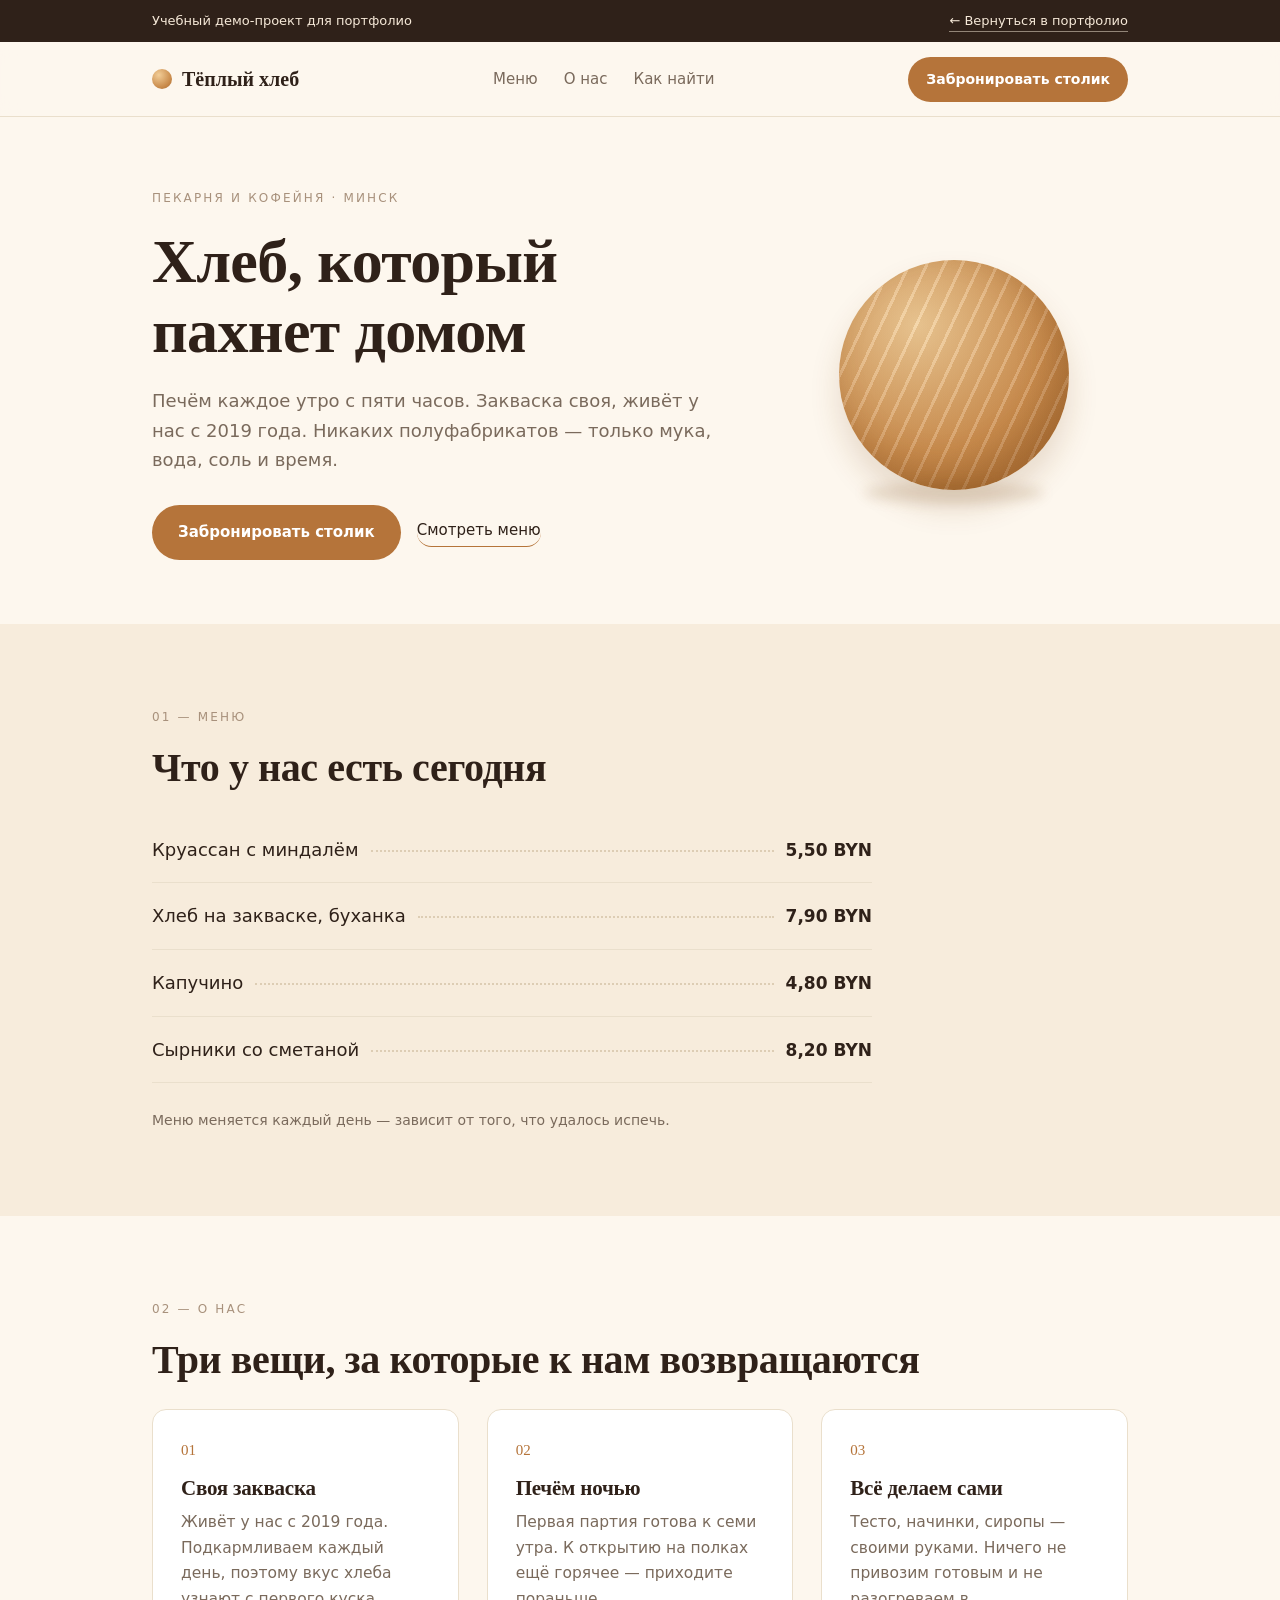
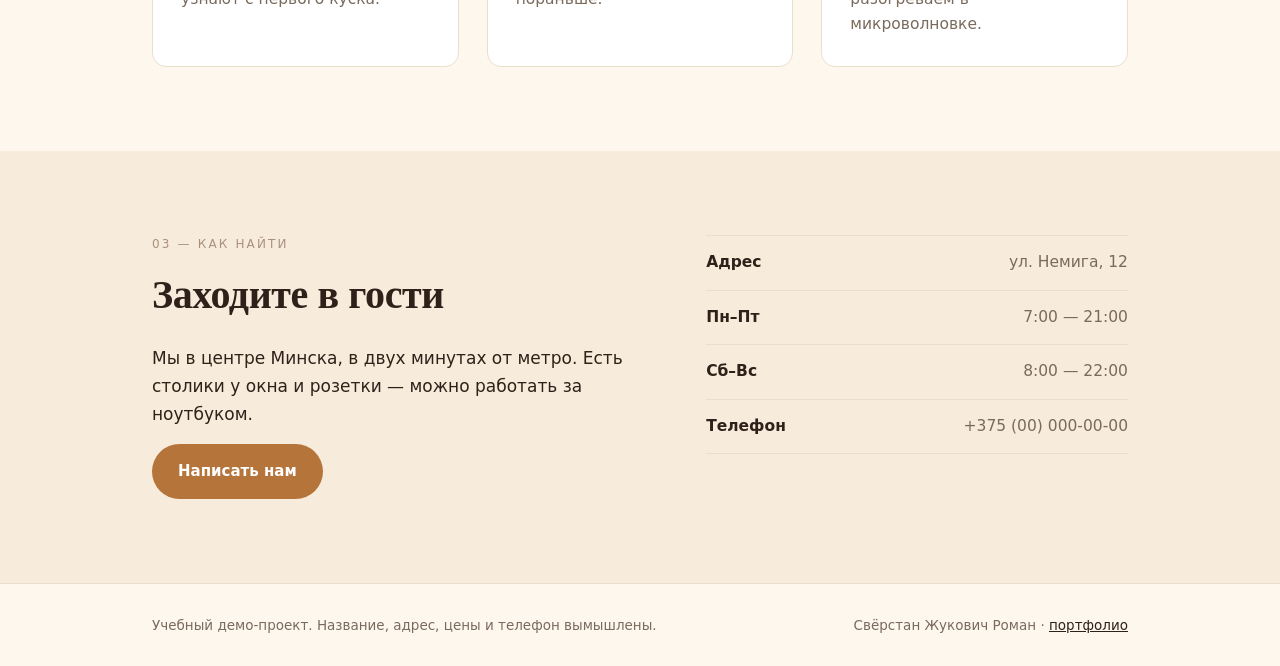
==== demo/cafe/index.html @ ef7c9866 "Первый коммит: сайт-визитка и демо-проект пекарни" ====
<!DOCTYPE html>
<html lang="ru">
<head>
<meta charset="utf-8">
<meta name="viewport" content="width=device-width, initial-scale=1">
<title>Пекарня «Тёплый хлеб» — демо-проект</title>
<meta name="description" content="Учебный демо-проект: одностраничный сайт пекарни и кофейни, свёрстан на HTML и CSS.">
<link rel="stylesheet" href="style.css">
</head>
<body>

<!-- Полоска-напоминание: это демо, а не реальная пекарня -->
<div class="demo-strip">
  <div class="container demo-strip-inner">
    <span>Учебный демо-проект для портфолио</span>
    <a href="../../index.html">← Вернуться в портфолио</a>
  </div>
</div>

<!-- ================= ШАПКА ================= -->
<header class="site-header">
  <div class="container header-inner">
    <a class="logo" href="index.html">
      <span class="logo-mark" aria-hidden="true"></span>
      Тёплый хлеб
    </a>

    <nav class="nav">
      <a href="#menu">Меню</a>
      <a href="#about">О нас</a>
      <a href="#visit">Как найти</a>
    </nav>

    <a class="btn btn-primary btn-small" href="#visit">Забронировать столик</a>
  </div>
</header>

<main>

  <!-- ================= ГЛАВНЫЙ ЭКРАН ================= -->
  <section class="hero">
    <div class="container hero-inner">
      <div>
        <p class="eyebrow">Пекарня и кофейня · Минск</p>
        <h1>Хлеб, который пахнет домом</h1>
        <p class="lead">
          Печём каждое утро с пяти часов. Закваска своя, живёт у нас с 2019 года.
          Никаких полуфабрикатов — только мука, вода, соль и время.
        </p>

        <div class="row">
          <a class="btn btn-primary" href="#visit">Забронировать столик</a>
          <a class="btn btn-ghost" href="#menu">Смотреть меню</a>
        </div>
      </div>

      <!-- «Буханка» нарисована только стилями, без картинок -->
      <div class="loaf-art" aria-hidden="true">
        <span class="loaf"></span>
        <span class="loaf-shadow"></span>
      </div>
    </div>
  </section>

  <!-- ================= МЕНЮ ================= -->
  <section id="menu" class="section section-warm">
    <div class="container">
      <p class="eyebrow">01 — Меню</p>
      <h2>Что у нас есть сегодня</h2>

      <ul class="menu-list">
        <li>
          <span class="menu-name">Круассан с миндалём</span>
          <span class="menu-dots" aria-hidden="true"></span>
          <span class="menu-price">5,50 BYN</span>
        </li>
        <li>
          <span class="menu-name">Хлеб на закваске, буханка</span>
          <span class="menu-dots" aria-hidden="true"></span>
          <span class="menu-price">7,90 BYN</span>
        </li>
        <li>
          <span class="menu-name">Капучино</span>
          <span class="menu-dots" aria-hidden="true"></span>
          <span class="menu-price">4,80 BYN</span>
        </li>
        <li>
          <span class="menu-name">Сырники со сметаной</span>
          <span class="menu-dots" aria-hidden="true"></span>
          <span class="menu-price">8,20 BYN</span>
        </li>
      </ul>

      <p class="note">Меню меняется каждый день — зависит от того, что удалось испечь.</p>
    </div>
  </section>

  <!-- ================= О НАС ================= -->
  <section id="about" class="section">
    <div class="container">
      <p class="eyebrow">02 — О нас</p>
      <h2>Три вещи, за которые к нам возвращаются</h2>

      <div class="features">
        <article class="feature">
          <span class="feature-num">01</span>
          <h3>Своя закваска</h3>
          <p>Живёт у нас с 2019 года. Подкармливаем каждый день, поэтому вкус хлеба узнают с первого куска.</p>
        </article>

        <article class="feature">
          <span class="feature-num">02</span>
          <h3>Печём ночью</h3>
          <p>Первая партия готова к семи утра. К открытию на полках ещё горячее — приходите пораньше.</p>
        </article>

        <article class="feature">
          <span class="feature-num">03</span>
          <h3>Всё делаем сами</h3>
          <p>Тесто, начинки, сиропы — своими руками. Ничего не привозим готовым и не разогреваем в микроволновке.</p>
        </article>
      </div>
    </div>
  </section>

  <!-- ================= КАК НАЙТИ ================= -->
  <section id="visit" class="section section-warm">
    <div class="container two-col">
      <div>
        <p class="eyebrow">03 — Как найти</p>
        <h2>Заходите в гости</h2>
        <p>
          Мы в центре Минска, в двух минутах от метро. Есть столики у окна и розетки —
          можно работать за ноутбуком.
        </p>
        <div class="row">
          <a class="btn btn-primary" href="https://t.me/Zhukovich_R" target="_blank" rel="noopener">Написать нам</a>
        </div>
      </div>

      <ul class="facts">
        <li><b>Адрес</b><span>ул. Немига, 12</span></li>
        <li><b>Пн–Пт</b><span>7:00 — 21:00</span></li>
        <li><b>Сб–Вс</b><span>8:00 — 22:00</span></li>
        <li><b>Телефон</b><span>+375 (00) 000-00-00</span></li>
      </ul>
    </div>
  </section>

</main>

<!-- ================= ПОДВАЛ ================= -->
<footer class="site-footer">
  <div class="container footer-inner">
    <p>Учебный демо-проект. Название, адрес, цены и телефон вымышлены.</p>
    <p>Свёрстан Жукович Роман · <a href="../../index.html">портфолио</a></p>
  </div>
</footer>

</body>
</html>
---- demo/cafe/style.css ----
/* ============================================================
   Демо-проект: лендинг пекарни «Тёплый хлеб».
   Стиль тёплый и «уютный» — специально другой, чем у портфолио:
   сливочный фон, округлые кнопки, заголовки с засечками.
   Никаких картинок: всё нарисовано стилями.
   ============================================================ */

:root {
  --cream: #fdf7ee;      /* основной фон */
  --warm: #f7ecdc;       /* фон тёплых секций */
  --coffee: #2f2119;     /* текст */
  --muted: #7a6a5c;      /* второстепенный текст */
  --crust: #b5743a;      /* акцент — цвет корочки */
  --line: #eadfcc;       /* линии */
  --container: 1040px;
  --pad: 32px;
}

* { box-sizing: border-box; }

html { scroll-behavior: smooth; }

body {
  margin: 0;
  background: var(--cream);
  color: var(--coffee);
  font-family: ui-sans-serif, system-ui, "Segoe UI", Roboto, Arial, sans-serif;
  font-size: 17px;
  line-height: 1.65;
  -webkit-font-smoothing: antialiased;
}

/* Заголовки с засечками — «пекарный» характер */
h1, h2, h3 {
  font-family: Georgia, "Times New Roman", serif;
  font-weight: 600;
  letter-spacing: -.01em;
  line-height: 1.12;
  margin: 0;
}

h1 { font-size: clamp(36px, 5.4vw, 62px); }
h2 { font-size: clamp(26px, 3.4vw, 40px); margin-bottom: 26px; }
h3 { font-size: 21px; margin-bottom: 10px; }

p { margin: 0 0 16px; }
p:last-child { margin-bottom: 0; }
a { color: inherit; }

a:focus-visible, button:focus-visible {
  outline: 2px solid var(--crust);
  outline-offset: 3px;
  border-radius: 3px;
}

.container { max-width: var(--container); margin: 0 auto; padding: 0 var(--pad); }
.section { padding: 84px 0; }
.section-warm { background: var(--warm); }

/* --- Полоска «это демо» --- */
.demo-strip {
  background: var(--coffee);
  color: #f6e9d8;
  font-size: 13px;
}

.demo-strip-inner {
  display: flex;
  flex-wrap: wrap;
  gap: 10px;
  justify-content: space-between;
  padding-top: 10px;
  padding-bottom: 10px;
}

.demo-strip a { color: #f6e9d8; text-decoration: none; border-bottom: 1px solid rgba(246, 233, 216, .5); }

/* --- Шапка --- */
.site-header {
  position: sticky;
  top: 0;
  z-index: 10;
  background: rgba(253, 247, 238, .9);
  backdrop-filter: blur(10px);
  border-bottom: 1px solid var(--line);
}

.header-inner {
  display: flex;
  align-items: center;
  justify-content: space-between;
  gap: 24px;
  min-height: 74px;
}

.logo {
  display: inline-flex;
  align-items: center;
  gap: 10px;
  font-family: Georgia, "Times New Roman", serif;
  font-size: 20px;
  font-weight: 600;
  text-decoration: none;
  white-space: nowrap;
}

/* Кружок-«булочка» вместо логотипа */
.logo-mark {
  width: 20px;
  height: 20px;
  border-radius: 50%;
  background: radial-gradient(circle at 34% 30%, #f2cd97, #c98b4b 65%, #a9692f);
}

.nav { display: flex; gap: 26px; font-size: 15px; }

.nav a {
  text-decoration: none;
  color: var(--muted);
  transition: color .15s;
}

.nav a:hover { color: var(--coffee); }

/* --- Кнопки --- */
.btn {
  display: inline-block;
  text-decoration: none;
  font-size: 15px;
  font-weight: 600;
  border-radius: 999px;         /* мягкие, в отличие от портфолио */
  transition: transform .15s, opacity .15s;
}

.btn-primary { background: var(--crust); color: #fff; padding: 15px 26px; }
.btn-primary:hover { opacity: .9; transform: translateY(-1px); }

.btn-ghost { color: var(--coffee); border-bottom: 1px solid var(--crust); padding-bottom: 3px; font-weight: 500; }

.btn-small { padding: 11px 18px; font-size: 14px; }

.row { display: flex; flex-wrap: wrap; gap: 16px; align-items: center; }

.eyebrow {
  font-size: 12px;
  letter-spacing: .18em;
  text-transform: uppercase;
  color: #a8917c;
  margin-bottom: 18px;
}

.lead { font-size: 18px; color: var(--muted); max-width: 50ch; }
.note { margin-top: 26px; font-size: 14px; color: var(--muted); }

/* --- Главный экран --- */
.hero { padding: 72px 0 64px; }

.hero-inner {
  display: grid;
  grid-template-columns: minmax(0, 1.25fr) minmax(0, .75fr);
  gap: 48px;
  align-items: center;
}

.hero h1 { margin-bottom: 20px; }
.hero .lead { margin-bottom: 30px; }

/* «Буханка»: круг с надрезами и тень под ним */
.loaf-art { position: relative; display: flex; justify-content: center; }

.loaf {
  width: 230px;
  height: 230px;
  border-radius: 50%;
  background:
    repeating-linear-gradient(115deg, rgba(255, 255, 255, .16) 0 3px, rgba(120, 70, 20, .10) 3px 16px),
    radial-gradient(circle at 34% 28%, #f3d09c, #cf9152 58%, #a9692f 100%);
  box-shadow: inset -14px -18px 34px rgba(120, 70, 20, .28), 0 18px 30px rgba(120, 70, 20, .16);
}

.loaf-shadow {
  position: absolute;
  bottom: -14px;
  width: 180px;
  height: 22px;
  border-radius: 50%;
  background: rgba(120, 70, 20, .14);
  filter: blur(6px);
}

/* --- Меню --- */
.menu-list { list-style: none; margin: 0; padding: 0; max-width: 720px; }

.menu-list li {
  display: flex;
  align-items: baseline;
  gap: 12px;
  padding: 18px 0;
  border-bottom: 1px solid var(--line);
}

.menu-name { font-size: 18px; }

/* Пунктирная линия между названием и ценой */
.menu-dots {
  flex: 1;
  border-bottom: 2px dotted #ddcdb4;
  transform: translateY(-4px);
}

.menu-price { font-weight: 600; white-space: nowrap; }

/* --- Три преимущества --- */
.features {
  display: grid;
  grid-template-columns: repeat(3, minmax(0, 1fr));
  gap: 28px;
}

.feature {
  background: #fff;
  border: 1px solid var(--line);
  border-radius: 14px;
  padding: 28px;
}

.feature-num {
  display: block;
  font-family: Georgia, serif;
  font-size: 15px;
  color: var(--crust);
  margin-bottom: 14px;
}

.feature p { color: var(--muted); font-size: 15.5px; }

/* --- Список фактов (адрес, часы) --- */
.two-col {
  display: grid;
  grid-template-columns: minmax(0, 1.2fr) minmax(0, 1fr);
  gap: 48px;
  align-items: start;
}

.facts { list-style: none; margin: 0; padding: 0; }

.facts li {
  display: flex;
  justify-content: space-between;
  gap: 18px;
  padding: 14px 0;
  border-top: 1px solid var(--line);
  font-size: 15.5px;
}

.facts li:last-child { border-bottom: 1px solid var(--line); }
.facts b { font-weight: 600; }
.facts span { color: var(--muted); text-align: right; }

/* --- Подвал --- */
.site-footer {
  border-top: 1px solid var(--line);
  padding: 30px 0;
  font-size: 13.5px;
  color: var(--muted);
}

.footer-inner {
  display: flex;
  flex-wrap: wrap;
  gap: 12px;
  justify-content: space-between;
}

.footer-inner p { margin: 0; }
.footer-inner a { color: var(--coffee); }

/* ============================================================
   Адаптив
   ============================================================ */
@media (max-width: 900px) {
  .nav { display: none; }
  .hero-inner { grid-template-columns: 1fr; }
  .loaf-art { order: -1; margin-bottom: 12px; }
  .features { grid-template-columns: 1fr; }
  .two-col { grid-template-columns: 1fr; gap: 32px; }
}

@media (max-width: 620px) {
  :root { --pad: 20px; }
  body { font-size: 16px; }
  .section { padding: 56px 0; }
  .hero { padding: 48px 0 40px; }
  .facts li { display: block; }
  .facts span { display: block; text-align: left; margin-top: 4px; }
  .loaf { width: 180px; height: 180px; }
}
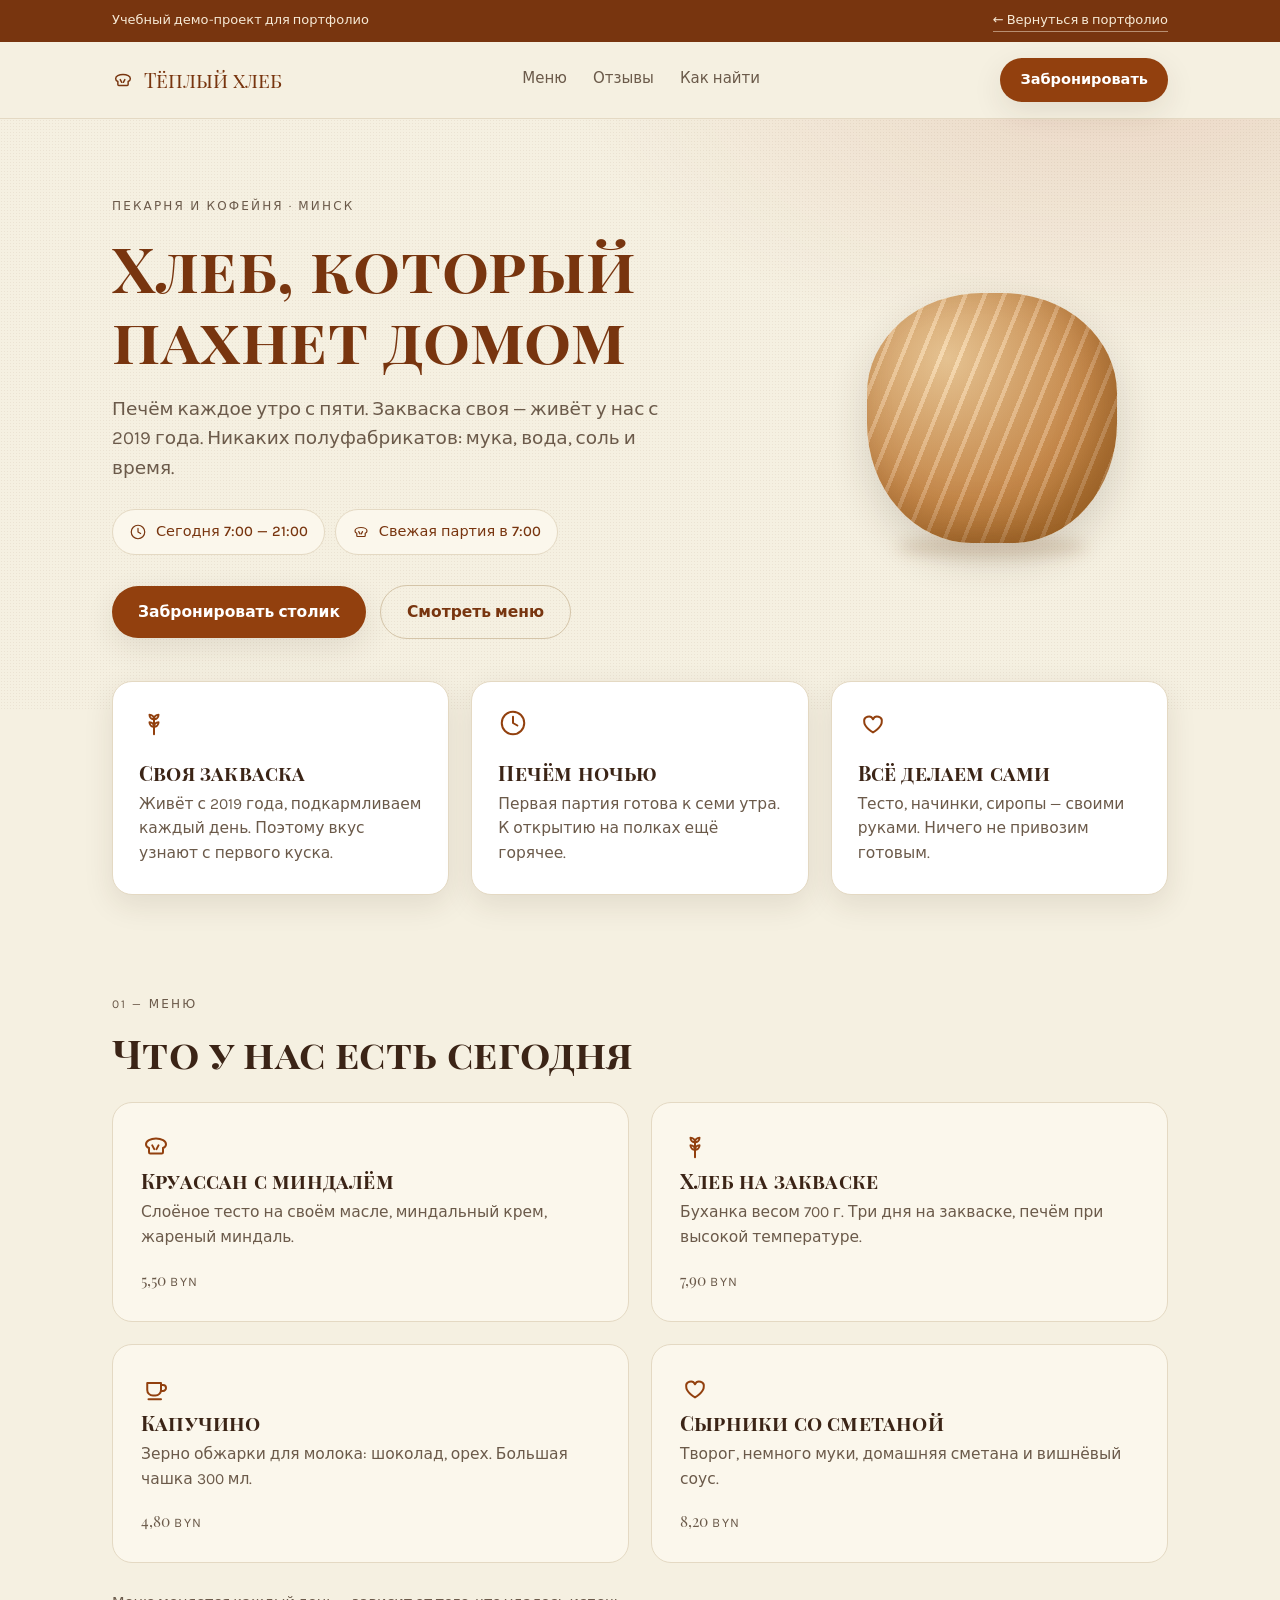
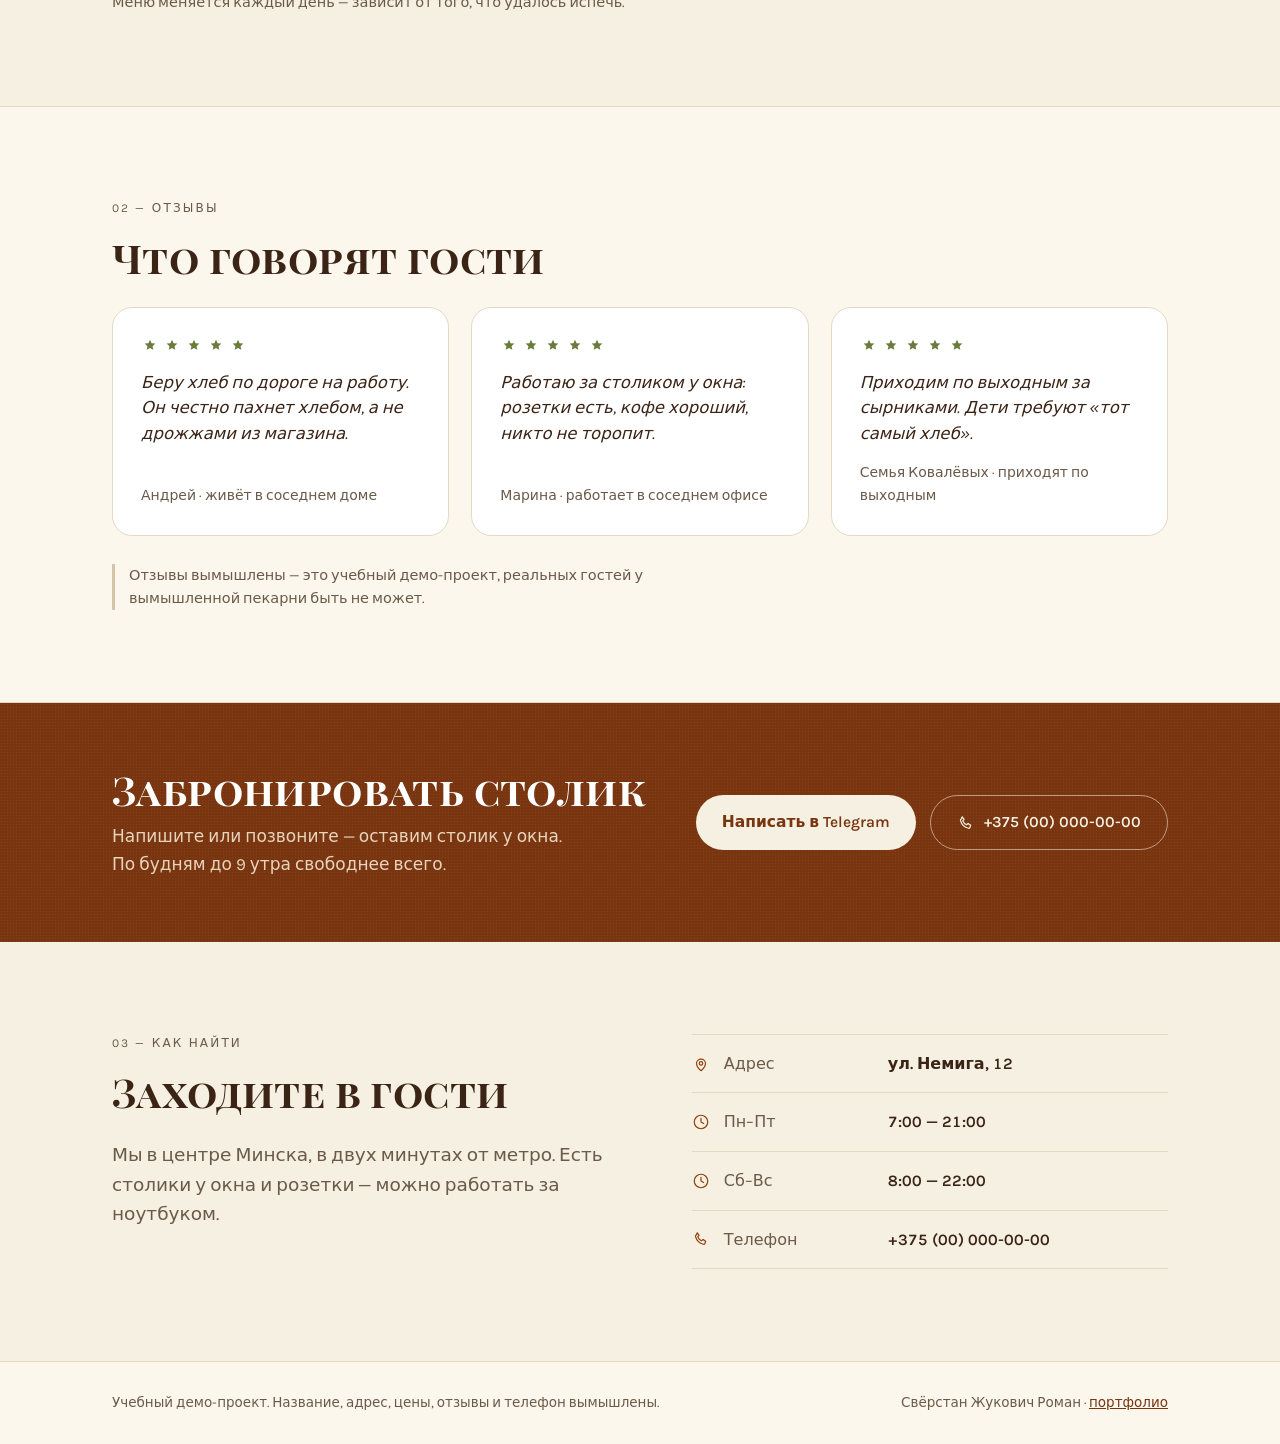
==== commit cb0f30da: "Пекарня: переработка по дизайн-системе — земляная палитра, часы в герое, блок отзывов, шрифты Playfa" ====
--- a/demo/cafe/index.html
+++ b/demo/cafe/index.html
@@ -4,14 +4,30 @@
 <meta charset="utf-8">
 <meta name="viewport" content="width=device-width, initial-scale=1">
 <title>Пекарня «Тёплый хлеб» — демо-проект</title>
-<meta name="description" content="Учебный демо-проект: одностраничный сайт пекарни и кофейни, свёрстан на HTML и CSS.">
+<meta name="description" content="Учебный демо-проект: одностраничный сайт пекарни и кофейни. Свёрстан на HTML и CSS по дизайн-системе: тёплая earthy-палитра, зерно, крупная типографика.">
+<link rel="icon" href="favicon.svg" type="image/svg+xml">
+<link rel="preconnect" href="https://fonts.googleapis.com">
+<link rel="preconnect" href="https://fonts.gstatic.com" crossorigin>
+<link rel="stylesheet" href="https://fonts.googleapis.com/css2?family=Karla:wght@300;400;500;600;700&family=Playfair+Display+SC:wght@400;700&display=swap">
 <link rel="stylesheet" href="style.css">
 </head>
 <body>
 
-<!-- Полоска-напоминание: это демо, а не реальная пекарня -->
+<!-- Невидимый набор иконок: рисуем SVG, а не эмодзи -->
+<svg width="0" height="0" style="position:absolute" aria-hidden="true" focusable="false">
+  <symbol id="i-clock" viewBox="0 0 24 24"><circle cx="12" cy="12" r="9"/><path d="M12 7v5l3.5 2"/></symbol>
+  <symbol id="i-grain" viewBox="0 0 24 24"><path d="M12 21V8"/><path d="M12 9c0-2 1.6-3.6 3.6-3.6C15.6 7.4 14 9 12 9z"/><path d="M12 9c0-2-1.6-3.6-3.6-3.6C8.4 7.4 10 9 12 9z"/><path d="M12 15c0-2 1.6-3.6 3.6-3.6C15.6 13.4 14 15 12 15z"/><path d="M12 15c0-2-1.6-3.6-3.6-3.6C8.4 13.4 10 15 12 15z"/></symbol>
+  <symbol id="i-bread" viewBox="0 0 24 24"><path d="M4 10.5C4 8 7.6 6 12 6s8 2 8 4.5c0 1.6-1.2 2.6-2.4 3.1V17a1 1 0 0 1-1 1H7.4a1 1 0 0 1-1-1v-3.4C5.2 13.1 4 12.1 4 10.5z"/><path d="M9 11.5l1.6 3M14 11.5l-1.6 3"/></symbol>
+  <symbol id="i-cup" viewBox="0 0 24 24"><path d="M5 8h11v5.5A4.5 4.5 0 0 1 11.5 18h-2A4.5 4.5 0 0 1 5 13.5z"/><path d="M16 9.5h1.6a2.4 2.4 0 0 1 0 4.8H16"/><path d="M6 21h10"/></symbol>
+  <symbol id="i-heart" viewBox="0 0 24 24"><path d="M12 19.5S5 15.4 5 11.2A3.7 3.7 0 0 1 12 9a3.7 3.7 0 0 1 7 2.2c0 4.2-7 8.3-7 8.3z"/></symbol>
+  <symbol id="i-star" viewBox="0 0 24 24"><path d="M12 5l2.1 4.6 5 .5-3.7 3.4 1 4.9L12 15.9 7.6 18.4l1-4.9L4.9 10l5-.5z"/></symbol>
+  <symbol id="i-pin" viewBox="0 0 24 24"><path d="M12 21s6-5.2 6-9.6A6 6 0 0 0 6 11.4C6 15.8 12 21 12 21z"/><circle cx="12" cy="11.2" r="2.3"/></symbol>
+  <symbol id="i-phone" viewBox="0 0 24 24"><path d="M7 3.8l2.4 3.4-1.7 2.1a11 11 0 0 0 5 5l2.1-1.7 3.4 2.4-1 3a1.6 1.6 0 0 1-1.8 1C9.4 17.8 6.2 14.6 4.6 8.6a1.6 1.6 0 0 1 1-1.8z"/></symbol>
+</svg>
+
+<!-- Полоска-напоминание, что это демо для портфолио -->
 <div class="demo-strip">
-  <div class="container demo-strip-inner">
+  <div class="container strip-inner">
     <span>Учебный демо-проект для портфолио</span>
     <a href="../../index.html">← Вернуться в портфолио</a>
   </div>
@@ -21,32 +37,38 @@
 <header class="site-header">
   <div class="container header-inner">
     <a class="logo" href="index.html">
-      <span class="logo-mark" aria-hidden="true"></span>
+      <svg class="icon icon-logo" aria-hidden="true" focusable="false"><use href="#i-bread"></use></svg>
       Тёплый хлеб
     </a>
 
-    <nav class="nav">
+    <nav class="nav" aria-label="Разделы страницы">
       <a href="#menu">Меню</a>
-      <a href="#about">О нас</a>
+      <a href="#reviews">Отзывы</a>
       <a href="#visit">Как найти</a>
     </nav>
 
-    <a class="btn btn-primary btn-small" href="#visit">Забронировать столик</a>
+    <a class="btn btn-primary btn-small" href="#visit">Забронировать</a>
   </div>
 </header>
 
 <main>
 
-  <!-- ================= ГЛАВНЫЙ ЭКРАН ================= -->
+  <!-- ================= ГЕРОЙ ================= -->
   <section class="hero">
     <div class="container hero-inner">
       <div>
         <p class="eyebrow">Пекарня и кофейня · Минск</p>
         <h1>Хлеб, который пахнет домом</h1>
         <p class="lead">
-          Печём каждое утро с пяти часов. Закваска своя, живёт у нас с 2019 года.
-          Никаких полуфабрикатов — только мука, вода, соль и время.
+          Печём каждое утро с пяти. Закваска своя — живёт у нас с 2019 года.
+          Никаких полуфабрикатов: мука, вода, соль и время.
         </p>
+
+        <!-- Часы работы сразу в герое: их не нужно искать -->
+        <ul class="hero-badges">
+          <li><svg class="icon" aria-hidden="true" focusable="false"><use href="#i-clock"></use></svg> Сегодня 7:00 — 21:00</li>
+          <li><svg class="icon" aria-hidden="true" focusable="false"><use href="#i-bread"></use></svg> Свежая партия в 7:00</li>
+        </ul>
 
         <div class="row">
           <a class="btn btn-primary" href="#visit">Забронировать столик</a>
@@ -54,7 +76,7 @@
         </div>
       </div>
 
-      <!-- «Буханка» нарисована только стилями, без картинок -->
+      <!-- «Буханка» нарисована стилями: картинок нет, работает без интернета -->
       <div class="loaf-art" aria-hidden="true">
         <span class="loaf"></span>
         <span class="loaf-shadow"></span>
@@ -62,87 +84,163 @@
     </div>
   </section>
 
+  <!-- ================= ТРИ ФАКТА ================= -->
+  <section class="facts-strip">
+    <div class="container facts-grid">
+      <article class="fact">
+        <svg class="icon icon-big" aria-hidden="true" focusable="false"><use href="#i-grain"></use></svg>
+        <h3>Своя закваска</h3>
+        <p>Живёт с 2019 года, подкармливаем каждый день. Поэтому вкус узнают с первого куска.</p>
+      </article>
+      <article class="fact">
+        <svg class="icon icon-big" aria-hidden="true" focusable="false"><use href="#i-clock"></use></svg>
+        <h3>Печём ночью</h3>
+        <p>Первая партия готова к семи утра. К открытию на полках ещё горячее.</p>
+      </article>
+      <article class="fact">
+        <svg class="icon icon-big" aria-hidden="true" focusable="false"><use href="#i-heart"></use></svg>
+        <h3>Всё делаем сами</h3>
+        <p>Тесто, начинки, сиропы — своими руками. Ничего не привозим готовым.</p>
+      </article>
+    </div>
+  </section>
+
   <!-- ================= МЕНЮ ================= -->
-  <section id="menu" class="section section-warm">
+  <section id="menu" class="section">
     <div class="container">
       <p class="eyebrow">01 — Меню</p>
       <h2>Что у нас есть сегодня</h2>
 
-      <ul class="menu-list">
-        <li>
-          <span class="menu-name">Круассан с миндалём</span>
-          <span class="menu-dots" aria-hidden="true"></span>
-          <span class="menu-price">5,50 BYN</span>
-        </li>
-        <li>
-          <span class="menu-name">Хлеб на закваске, буханка</span>
-          <span class="menu-dots" aria-hidden="true"></span>
-          <span class="menu-price">7,90 BYN</span>
-        </li>
-        <li>
-          <span class="menu-name">Капучино</span>
-          <span class="menu-dots" aria-hidden="true"></span>
-          <span class="menu-price">4,80 BYN</span>
-        </li>
-        <li>
-          <span class="menu-name">Сырники со сметаной</span>
-          <span class="menu-dots" aria-hidden="true"></span>
-          <span class="menu-price">8,20 BYN</span>
-        </li>
-      </ul>
+      <div class="menu-grid">
+        <article class="menu-card">
+          <svg class="icon icon-big" aria-hidden="true" focusable="false"><use href="#i-bread"></use></svg>
+          <h3>Круассан с миндалём</h3>
+          <p>Слоёное тесто на своём масле, миндальный крем, жареный миндаль.</p>
+          <p class="price">5,50 <span>BYN</span></p>
+        </article>
+
+        <article class="menu-card">
+          <svg class="icon icon-big" aria-hidden="true" focusable="false"><use href="#i-grain"></use></svg>
+          <h3>Хлеб на закваске</h3>
+          <p>Буханка весом 700 г. Три дня на закваске, печём при высокой температуре.</p>
+          <p class="price">7,90 <span>BYN</span></p>
+        </article>
+
+        <article class="menu-card">
+          <svg class="icon icon-big" aria-hidden="true" focusable="false"><use href="#i-cup"></use></svg>
+          <h3>Капучино</h3>
+          <p>Зерно обжарки для молока: шоколад, орех. Большая чашка 300 мл.</p>
+          <p class="price">4,80 <span>BYN</span></p>
+        </article>
+
+        <article class="menu-card">
+          <svg class="icon icon-big" aria-hidden="true" focusable="false"><use href="#i-heart"></use></svg>
+          <h3>Сырники со сметаной</h3>
+          <p>Творог, немного муки, домашняя сметана и вишнёвый соус.</p>
+          <p class="price">8,20 <span>BYN</span></p>
+        </article>
+      </div>
 
       <p class="note">Меню меняется каждый день — зависит от того, что удалось испечь.</p>
     </div>
   </section>
 
-  <!-- ================= О НАС ================= -->
-  <section id="about" class="section">
+  <!-- ================= ОТЗЫВЫ (социальное доказательство) ================= -->
+  <section id="reviews" class="section section-warm">
     <div class="container">
-      <p class="eyebrow">02 — О нас</p>
-      <h2>Три вещи, за которые к нам возвращаются</h2>
-
-      <div class="features">
-        <article class="feature">
-          <span class="feature-num">01</span>
-          <h3>Своя закваска</h3>
-          <p>Живёт у нас с 2019 года. Подкармливаем каждый день, поэтому вкус хлеба узнают с первого куска.</p>
-        </article>
-
-        <article class="feature">
-          <span class="feature-num">02</span>
-          <h3>Печём ночью</h3>
-          <p>Первая партия готова к семи утра. К открытию на полках ещё горячее — приходите пораньше.</p>
-        </article>
-
-        <article class="feature">
-          <span class="feature-num">03</span>
-          <h3>Всё делаем сами</h3>
-          <p>Тесто, начинки, сиропы — своими руками. Ничего не привозим готовым и не разогреваем в микроволновке.</p>
-        </article>
+      <p class="eyebrow">02 — Отзывы</p>
+      <h2>Что говорят гости</h2>
+
+      <div class="reviews-grid">
+        <figure class="review">
+          <div class="stars" role="img" aria-label="Оценка 5 из 5">
+            <svg class="icon icon-star" aria-hidden="true" focusable="false"><use href="#i-star"></use></svg>
+            <svg class="icon icon-star" aria-hidden="true" focusable="false"><use href="#i-star"></use></svg>
+            <svg class="icon icon-star" aria-hidden="true" focusable="false"><use href="#i-star"></use></svg>
+            <svg class="icon icon-star" aria-hidden="true" focusable="false"><use href="#i-star"></use></svg>
+            <svg class="icon icon-star" aria-hidden="true" focusable="false"><use href="#i-star"></use></svg>
+          </div>
+          <blockquote>Беру хлеб по дороге на работу. Он честно пахнет хлебом, а не дрожжами из магазина.</blockquote>
+          <figcaption>Андрей · живёт в соседнем доме</figcaption>
+        </figure>
+
+        <figure class="review">
+          <div class="stars" role="img" aria-label="Оценка 5 из 5">
+            <svg class="icon icon-star" aria-hidden="true" focusable="false"><use href="#i-star"></use></svg>
+            <svg class="icon icon-star" aria-hidden="true" focusable="false"><use href="#i-star"></use></svg>
+            <svg class="icon icon-star" aria-hidden="true" focusable="false"><use href="#i-star"></use></svg>
+            <svg class="icon icon-star" aria-hidden="true" focusable="false"><use href="#i-star"></use></svg>
+            <svg class="icon icon-star" aria-hidden="true" focusable="false"><use href="#i-star"></use></svg>
+          </div>
+          <blockquote>Работаю за столиком у окна: розетки есть, кофе хороший, никто не торопит.</blockquote>
+          <figcaption>Марина · работает в соседнем офисе</figcaption>
+        </figure>
+
+        <figure class="review">
+          <div class="stars" role="img" aria-label="Оценка 5 из 5">
+            <svg class="icon icon-star" aria-hidden="true" focusable="false"><use href="#i-star"></use></svg>
+            <svg class="icon icon-star" aria-hidden="true" focusable="false"><use href="#i-star"></use></svg>
+            <svg class="icon icon-star" aria-hidden="true" focusable="false"><use href="#i-star"></use></svg>
+            <svg class="icon icon-star" aria-hidden="true" focusable="false"><use href="#i-star"></use></svg>
+            <svg class="icon icon-star" aria-hidden="true" focusable="false"><use href="#i-star"></use></svg>
+          </div>
+          <blockquote>Приходим по выходным за сырниками. Дети требуют «тот самый хлеб».</blockquote>
+          <figcaption>Семья Ковалёвых · приходят по выходным</figcaption>
+        </figure>
+      </div>
+
+      <p class="note note-honest">
+        Отзывы вымышлены — это учебный демо-проект, реальных гостей у вымышленной пекарни быть не может.
+      </p>
+    </div>
+  </section>
+
+  <!-- ================= ПРИЗЫВ (после отзывов) ================= -->
+  <section class="cta-band">
+    <div class="container cta-inner">
+      <div>
+        <h2>Забронировать столик</h2>
+        <p>Напишите или позвоните — оставим столик у окна. По будням до 9 утра свободнее всего.</p>
+      </div>
+      <div class="cta-actions">
+        <a class="btn btn-light" href="https://t.me/Zhukovich_R" target="_blank" rel="noopener">Написать в Telegram</a>
+        <a class="btn btn-outline" href="tel:+375000000000">
+          <svg class="icon" aria-hidden="true" focusable="false"><use href="#i-phone"></use></svg>
+          +375 (00) 000-00-00
+        </a>
       </div>
     </div>
   </section>
 
   <!-- ================= КАК НАЙТИ ================= -->
-  <section id="visit" class="section section-warm">
+  <section id="visit" class="section">
     <div class="container two-col">
       <div>
         <p class="eyebrow">03 — Как найти</p>
         <h2>Заходите в гости</h2>
-        <p>
+        <p class="lead">
           Мы в центре Минска, в двух минутах от метро. Есть столики у окна и розетки —
           можно работать за ноутбуком.
         </p>
-        <div class="row">
-          <a class="btn btn-primary" href="https://t.me/Zhukovich_R" target="_blank" rel="noopener">Написать нам</a>
-        </div>
-      </div>
-
-      <ul class="facts">
-        <li><b>Адрес</b><span>ул. Немига, 12</span></li>
-        <li><b>Пн–Пт</b><span>7:00 — 21:00</span></li>
-        <li><b>Сб–Вс</b><span>8:00 — 22:00</span></li>
-        <li><b>Телефон</b><span>+375 (00) 000-00-00</span></li>
+      </div>
+
+      <ul class="facts-list">
+        <li>
+          <svg class="icon" aria-hidden="true" focusable="false"><use href="#i-pin"></use></svg>
+          <span>Адрес</span><b>ул. Немига, 12</b>
+        </li>
+        <li>
+          <svg class="icon" aria-hidden="true" focusable="false"><use href="#i-clock"></use></svg>
+          <span>Пн–Пт</span><b>7:00 — 21:00</b>
+        </li>
+        <li>
+          <svg class="icon" aria-hidden="true" focusable="false"><use href="#i-clock"></use></svg>
+          <span>Сб–Вс</span><b>8:00 — 22:00</b>
+        </li>
+        <li>
+          <svg class="icon" aria-hidden="true" focusable="false"><use href="#i-phone"></use></svg>
+          <span>Телефон</span><b>+375 (00) 000-00-00</b>
+        </li>
       </ul>
     </div>
   </section>
@@ -152,7 +250,7 @@
 <!-- ================= ПОДВАЛ ================= -->
 <footer class="site-footer">
   <div class="container footer-inner">
-    <p>Учебный демо-проект. Название, адрес, цены и телефон вымышлены.</p>
+    <p>Учебный демо-проект. Название, адрес, цены, отзывы и телефон вымышлены.</p>
     <p>Свёрстан Жукович Роман · <a href="../../index.html">портфолио</a></p>
   </div>
 </footer>
--- a/demo/cafe/style.css
+++ b/demo/cafe/style.css
@@ -1,18 +1,30 @@
 /* ============================================================
-   Демо-проект: лендинг пекарни «Тёплый хлеб».
-   Стиль тёплый и «уютный» — специально другой, чем у портфолио:
-   сливочный фон, округлые кнопки, заголовки с засечками.
-   Никаких картинок: всё нарисовано стилями.
+   Демо-проект: пекарня «Тёплый хлеб».
+   Переработано по дизайн-системе навыка ui-ux-pro-max:
+   стиль «Nature Distilled» — земляные тона, зерно, мягкие тени,
+   органичные скругления; шрифты Playfair Display SC + Karla.
+   Структура: герой → факты → меню → отзывы → призыв → как найти.
    ============================================================ */
 
 :root {
-  --cream: #fdf7ee;      /* основной фон */
-  --warm: #f7ecdc;       /* фон тёплых секций */
-  --coffee: #2f2119;     /* текст */
-  --muted: #7a6a5c;      /* второстепенный текст */
-  --crust: #b5743a;      /* акцент — цвет корочки */
-  --line: #eadfcc;       /* линии */
-  --container: 1040px;
+  /* Палитра стиля: терракота, песок, тёплая глина, крем, олива */
+  --clay: #92400e;          /* основной бренд-цвет, кнопки */
+  --clay-dark: #78350f;     /* тёмный акцент */
+  --terracotta: #c67b5c;    /* тёплый светлый акцент */
+  --sand: #d4c4a8;          /* песочный */
+  --cream: #f5f0e1;         /* фон страницы */
+  --cream-soft: #fbf7ec;    /* фон карточек */
+  --olive: #6b7b3c;         /* свежий акцент: иконки, звёзды */
+
+  /* Текст: контраст к кремовому фону не ниже 4.5:1 */
+  --ink: #3b2416;
+  --muted: #6b5a4a;
+
+  --line: #e4d9c3;
+  --radius: 20px;           /* «органичные» скругления */
+  --shadow: 0 10px 30px rgba(59, 36, 22, .10);
+  --shadow-hover: 0 16px 40px rgba(59, 36, 22, .16);
+  --container: 1120px;
   --pad: 32px;
 }
 
@@ -23,48 +35,64 @@
 body {
   margin: 0;
   background: var(--cream);
-  color: var(--coffee);
-  font-family: ui-sans-serif, system-ui, "Segoe UI", Roboto, Arial, sans-serif;
+  color: var(--ink);
+  font-family: Karla, ui-sans-serif, system-ui, "Segoe UI", Roboto, Arial, sans-serif;
   font-size: 17px;
-  line-height: 1.65;
+  line-height: 1.6;
   -webkit-font-smoothing: antialiased;
 }
 
-/* Заголовки с засечками — «пекарный» характер */
 h1, h2, h3 {
-  font-family: Georgia, "Times New Roman", serif;
-  font-weight: 600;
-  letter-spacing: -.01em;
-  line-height: 1.12;
+  font-family: "Playfair Display SC", Georgia, "Times New Roman", serif;
+  font-weight: 700;
+  letter-spacing: .01em;
+  line-height: 1.15;
   margin: 0;
 }
 
-h1 { font-size: clamp(36px, 5.4vw, 62px); }
+h1 { font-size: clamp(38px, 5.4vw, 62px); }
 h2 { font-size: clamp(26px, 3.4vw, 40px); margin-bottom: 26px; }
-h3 { font-size: 21px; margin-bottom: 10px; }
+h3 { font-size: 20px; margin-bottom: 8px; }
 
 p { margin: 0 0 16px; }
 p:last-child { margin-bottom: 0; }
 a { color: inherit; }
 
+/* Видимый фокус — обязательный пункт чек-листа */
 a:focus-visible, button:focus-visible {
-  outline: 2px solid var(--crust);
+  outline: 3px solid var(--clay);
   outline-offset: 3px;
-  border-radius: 3px;
-}
+  border-radius: 6px;
+}
+
+/* --- Иконки: SVG, а не эмодзи --- */
+.icon {
+  width: 18px;
+  height: 18px;
+  flex: none;
+  fill: none;
+  stroke: currentColor;
+  stroke-width: 1.6;
+  stroke-linecap: round;
+  stroke-linejoin: round;
+}
+
+.icon-big { width: 30px; height: 30px; color: var(--clay); }
+.icon-logo { width: 22px; height: 22px; }
+.icon-star { width: 18px; height: 18px; fill: var(--olive); stroke: none; }
 
 .container { max-width: var(--container); margin: 0 auto; padding: 0 var(--pad); }
-.section { padding: 84px 0; }
-.section-warm { background: var(--warm); }
+.section { padding: 92px 0; }
+.section-warm { background: var(--cream-soft); border-top: 1px solid var(--line); border-bottom: 1px solid var(--line); }
 
 /* --- Полоска «это демо» --- */
 .demo-strip {
-  background: var(--coffee);
-  color: #f6e9d8;
+  background: var(--clay-dark);
+  color: #f7ead6;
   font-size: 13px;
 }
 
-.demo-strip-inner {
+.strip-inner {
   display: flex;
   flex-wrap: wrap;
   gap: 10px;
@@ -73,14 +101,15 @@
   padding-bottom: 10px;
 }
 
-.demo-strip a { color: #f6e9d8; text-decoration: none; border-bottom: 1px solid rgba(246, 233, 216, .5); }
+.demo-strip a { color: #f7ead6; text-decoration: none; border-bottom: 1px solid rgba(247, 234, 214, .5); }
+.demo-strip a:hover { border-color: #f7ead6; }
 
 /* --- Шапка --- */
 .site-header {
   position: sticky;
   top: 0;
   z-index: 10;
-  background: rgba(253, 247, 238, .9);
+  background: rgba(245, 240, 225, .92);
   backdrop-filter: blur(10px);
   border-bottom: 1px solid var(--line);
 }
@@ -90,26 +119,18 @@
   align-items: center;
   justify-content: space-between;
   gap: 24px;
-  min-height: 74px;
+  min-height: 76px;
 }
 
 .logo {
   display: inline-flex;
   align-items: center;
   gap: 10px;
-  font-family: Georgia, "Times New Roman", serif;
+  font-family: "Playfair Display SC", Georgia, serif;
   font-size: 20px;
-  font-weight: 600;
   text-decoration: none;
   white-space: nowrap;
-}
-
-/* Кружок-«булочка» вместо логотипа */
-.logo-mark {
-  width: 20px;
-  height: 20px;
-  border-radius: 50%;
-  background: radial-gradient(circle at 34% 30%, #f2cd97, #c98b4b 65%, #a9692f);
+  color: var(--clay-dark);
 }
 
 .nav { display: flex; gap: 26px; font-size: 15px; }
@@ -117,181 +138,331 @@
 .nav a {
   text-decoration: none;
   color: var(--muted);
-  transition: color .15s;
-}
-
-.nav a:hover { color: var(--coffee); }
-
-/* --- Кнопки --- */
+  padding-bottom: 3px;
+  border-bottom: 1px solid transparent;
+  transition: color .2s ease, border-color .2s ease;
+  cursor: pointer;
+}
+
+.nav a:hover { color: var(--clay-dark); border-color: var(--clay); }
+
+/* --- Кнопки: высота не меньше 44 px --- */
 .btn {
-  display: inline-block;
+  display: inline-flex;
+  align-items: center;
+  justify-content: center;
+  gap: 9px;
+  min-height: 48px;
+  padding: 14px 26px;
+  border-radius: 999px;
   text-decoration: none;
-  font-size: 15px;
+  font-size: 15.5px;
   font-weight: 600;
-  border-radius: 999px;         /* мягкие, в отличие от портфолио */
-  transition: transform .15s, opacity .15s;
-}
-
-.btn-primary { background: var(--crust); color: #fff; padding: 15px 26px; }
-.btn-primary:hover { opacity: .9; transform: translateY(-1px); }
-
-.btn-ghost { color: var(--coffee); border-bottom: 1px solid var(--crust); padding-bottom: 3px; font-weight: 500; }
-
-.btn-small { padding: 11px 18px; font-size: 14px; }
-
-.row { display: flex; flex-wrap: wrap; gap: 16px; align-items: center; }
+  cursor: pointer;
+  transition: transform .18s ease, background-color .18s ease, color .18s ease, box-shadow .18s ease;
+}
+
+.btn-primary { background: var(--clay); color: #fff; box-shadow: var(--shadow); }
+.btn-primary:hover { background: var(--clay-dark); transform: translateY(-2px); box-shadow: var(--shadow-hover); }
+
+.btn-ghost { color: var(--clay-dark); background: transparent; border: 1.5px solid var(--sand); }
+.btn-ghost:hover { border-color: var(--clay); background: rgba(146, 64, 14, .06); }
+
+.btn-light { background: var(--cream); color: var(--clay-dark); }
+.btn-light:hover { transform: translateY(-2px); }
+
+.btn-outline { background: transparent; color: var(--cream); border: 1.5px solid rgba(245, 240, 225, .55); }
+.btn-outline:hover { background: rgba(245, 240, 225, .14); }
+
+.btn-small { min-height: 44px; padding: 10px 20px; font-size: 14.5px; }
+
+.row { display: flex; flex-wrap: wrap; gap: 14px; align-items: center; }
 
 .eyebrow {
   font-size: 12px;
   letter-spacing: .18em;
   text-transform: uppercase;
-  color: #a8917c;
-  margin-bottom: 18px;
-}
-
-.lead { font-size: 18px; color: var(--muted); max-width: 50ch; }
-.note { margin-top: 26px; font-size: 14px; color: var(--muted); }
-
-/* --- Главный экран --- */
-.hero { padding: 72px 0 64px; }
+  color: var(--muted);
+  margin-bottom: 16px;
+}
+
+.lead { font-size: 18.5px; color: var(--muted); max-width: 52ch; }
+.note { margin-top: 28px; font-size: 14.5px; color: var(--muted); }
+.note-honest { max-width: 70ch; border-left: 3px solid var(--sand); padding-left: 14px; }
+
+/* ============================================================
+   ГЕРОЙ
+   ============================================================ */
+.hero {
+  position: relative;
+  overflow: hidden;
+  padding: 78px 0 70px;
+  background:
+    radial-gradient(900px 480px at 88% -10%, rgba(198, 123, 92, .22), rgba(198, 123, 92, 0) 62%),
+    var(--cream);
+}
+
+/* Зерно: мелкая точка-текстура, без картинок и без сети */
+.hero::after {
+  content: "";
+  position: absolute;
+  inset: 0;
+  pointer-events: none;
+  background-image: radial-gradient(rgba(120, 85, 50, .16) 1px, transparent 1px);
+  background-size: 3px 3px;
+  opacity: .5;
+}
 
 .hero-inner {
+  position: relative;
+  z-index: 1;
   display: grid;
-  grid-template-columns: minmax(0, 1.25fr) minmax(0, .75fr);
-  gap: 48px;
-  align-items: center;
-}
-
-.hero h1 { margin-bottom: 20px; }
-.hero .lead { margin-bottom: 30px; }
-
-/* «Буханка»: круг с надрезами и тень под ним */
+  grid-template-columns: minmax(0, 1.3fr) minmax(0, .7fr);
+  gap: 52px;
+  align-items: center;
+}
+
+.hero h1 { margin-bottom: 20px; color: var(--clay-dark); }
+.hero .lead { margin-bottom: 26px; }
+
+.hero-badges {
+  list-style: none;
+  display: flex;
+  flex-wrap: wrap;
+  gap: 10px;
+  margin: 0 0 30px;
+  padding: 0;
+}
+
+.hero-badges li {
+  display: inline-flex;
+  align-items: center;
+  gap: 9px;
+  padding: 10px 16px;
+  border-radius: 999px;
+  background: var(--cream-soft);
+  border: 1px solid var(--line);
+  font-size: 14.5px;
+  font-weight: 500;
+  color: var(--clay-dark);
+}
+
+/* «Буханка» на CSS: надрезы, тень, зерно */
 .loaf-art { position: relative; display: flex; justify-content: center; }
 
 .loaf {
-  width: 230px;
-  height: 230px;
-  border-radius: 50%;
+  width: 250px;
+  height: 250px;
+  border-radius: 46% 46% 42% 42% / 40% 40% 48% 48%;
   background:
-    repeating-linear-gradient(115deg, rgba(255, 255, 255, .16) 0 3px, rgba(120, 70, 20, .10) 3px 16px),
-    radial-gradient(circle at 34% 28%, #f3d09c, #cf9152 58%, #a9692f 100%);
-  box-shadow: inset -14px -18px 34px rgba(120, 70, 20, .28), 0 18px 30px rgba(120, 70, 20, .16);
+    repeating-linear-gradient(112deg, rgba(255, 255, 255, .18) 0 4px, rgba(120, 70, 20, .12) 4px 18px),
+    radial-gradient(circle at 32% 26%, #f4d3a2, #cf9152 56%, #a4661f 100%);
+  box-shadow: inset -16px -20px 38px rgba(110, 60, 15, .30), var(--shadow-hover);
 }
 
 .loaf-shadow {
   position: absolute;
-  bottom: -14px;
-  width: 180px;
-  height: 22px;
+  bottom: -16px;
+  width: 190px;
+  height: 24px;
   border-radius: 50%;
-  background: rgba(120, 70, 20, .14);
-  filter: blur(6px);
-}
-
-/* --- Меню --- */
-.menu-list { list-style: none; margin: 0; padding: 0; max-width: 720px; }
-
-.menu-list li {
-  display: flex;
-  align-items: baseline;
-  gap: 12px;
-  padding: 18px 0;
-  border-bottom: 1px solid var(--line);
-}
-
-.menu-name { font-size: 18px; }
-
-/* Пунктирная линия между названием и ценой */
-.menu-dots {
-  flex: 1;
-  border-bottom: 2px dotted #ddcdb4;
-  transform: translateY(-4px);
-}
-
-.menu-price { font-weight: 600; white-space: nowrap; }
-
-/* --- Три преимущества --- */
-.features {
+  background: rgba(120, 70, 20, .16);
+  filter: blur(7px);
+}
+
+/* ============================================================
+   ТРИ ФАКТА
+   ============================================================ */
+.facts-strip { padding: 0 0 8px; margin-top: -28px; position: relative; z-index: 2; }
+
+.facts-grid {
   display: grid;
   grid-template-columns: repeat(3, minmax(0, 1fr));
-  gap: 28px;
-}
-
-.feature {
+  gap: 22px;
+}
+
+.fact {
   background: #fff;
   border: 1px solid var(--line);
-  border-radius: 14px;
+  border-radius: var(--radius);
+  padding: 26px 26px 28px;
+  box-shadow: var(--shadow);
+  transition: transform .18s ease, box-shadow .18s ease;
+}
+
+.fact:hover { transform: translateY(-3px); box-shadow: var(--shadow-hover); }
+.fact .icon-big { margin-bottom: 14px; }
+.fact p { color: var(--muted); font-size: 15.5px; }
+
+/* ============================================================
+   МЕНЮ
+   ============================================================ */
+.menu-grid {
+  display: grid;
+  grid-template-columns: repeat(2, minmax(0, 1fr));
+  gap: 22px;
+}
+
+.menu-card {
+  background: var(--cream-soft);
+  border: 1px solid var(--line);
+  border-radius: var(--radius);
   padding: 28px;
-}
-
-.feature-num {
-  display: block;
-  font-family: Georgia, serif;
-  font-size: 15px;
-  color: var(--crust);
-  margin-bottom: 14px;
-}
-
-.feature p { color: var(--muted); font-size: 15.5px; }
-
-/* --- Список фактов (адрес, часы) --- */
+  transition: transform .18s ease, border-color .18s ease, box-shadow .18s ease;
+}
+
+.menu-card:hover { transform: translateY(-3px); border-color: var(--sand); box-shadow: var(--shadow); }
+.menu-card p { color: var(--muted); font-size: 15.5px; }
+
+.price {
+  margin-top: 18px;
+  font-family: "Playfair Display SC", Georgia, serif;
+  font-size: 26px;
+  color: var(--clay-dark);
+  font-variant-numeric: tabular-nums;
+}
+
+.price span { font-family: Karla, sans-serif; font-size: 13px; letter-spacing: .12em; color: var(--muted); }
+
+/* ============================================================
+   ОТЗЫВЫ
+   ============================================================ */
+.reviews-grid {
+  display: grid;
+  grid-template-columns: repeat(3, minmax(0, 1fr));
+  gap: 22px;
+}
+
+.review {
+  margin: 0;
+  background: #fff;
+  border: 1px solid var(--line);
+  border-radius: var(--radius);
+  padding: 28px;
+  display: flex;
+  flex-direction: column;
+  gap: 16px;
+}
+
+.stars { display: flex; gap: 4px; }
+
+.review blockquote {
+  margin: 0;
+  font-style: italic;
+  font-size: 16.5px;
+  color: var(--ink);
+  line-height: 1.55;
+}
+
+.review figcaption { margin-top: auto; font-size: 14px; color: var(--muted); }
+
+/* ============================================================
+   ПРИЗЫВ ПОСЛЕ ОТЗЫВОВ
+   ============================================================ */
+.cta-band {
+  position: relative;
+  overflow: hidden;
+  background: var(--clay-dark);
+  color: #f7ead6;
+  padding: 64px 0;
+}
+
+.cta-band::after {
+  content: "";
+  position: absolute;
+  inset: 0;
+  pointer-events: none;
+  background-image: radial-gradient(rgba(255, 240, 214, .14) 1px, transparent 1px);
+  background-size: 3px 3px;
+  opacity: .5;
+}
+
+.cta-inner {
+  position: relative;
+  z-index: 1;
+  display: flex;
+  flex-wrap: wrap;
+  gap: 28px;
+  align-items: center;
+  justify-content: space-between;
+}
+
+.cta-band h2 { color: #fff; margin-bottom: 10px; }
+.cta-band p { color: rgba(247, 234, 214, .88); max-width: 46ch; margin: 0; }
+.cta-actions { display: flex; flex-wrap: wrap; gap: 14px; }
+
+/* ============================================================
+   КАК НАЙТИ
+   ============================================================ */
 .two-col {
   display: grid;
-  grid-template-columns: minmax(0, 1.2fr) minmax(0, 1fr);
-  gap: 48px;
+  grid-template-columns: minmax(0, 1.1fr) minmax(0, 1fr);
+  gap: 56px;
   align-items: start;
 }
 
-.facts { list-style: none; margin: 0; padding: 0; }
-
-.facts li {
-  display: flex;
-  justify-content: space-between;
-  gap: 18px;
-  padding: 14px 0;
+.facts-list { list-style: none; margin: 0; padding: 0; }
+
+.facts-list li {
+  display: flex;
+  align-items: center;
+  gap: 14px;
+  padding: 16px 0;
   border-top: 1px solid var(--line);
-  font-size: 15.5px;
-}
-
-.facts li:last-child { border-bottom: 1px solid var(--line); }
-.facts b { font-weight: 600; }
-.facts span { color: var(--muted); text-align: right; }
+  font-size: 16px;
+}
+
+.facts-list li:last-child { border-bottom: 1px solid var(--line); }
+.facts-list .icon { color: var(--clay); }
+.facts-list span { color: var(--muted); min-width: 150px; }
+.facts-list b { font-weight: 600; font-variant-numeric: tabular-nums; }
 
 /* --- Подвал --- */
 .site-footer {
   border-top: 1px solid var(--line);
+  background: var(--cream-soft);
   padding: 30px 0;
   font-size: 13.5px;
   color: var(--muted);
 }
 
-.footer-inner {
-  display: flex;
-  flex-wrap: wrap;
-  gap: 12px;
-  justify-content: space-between;
-}
-
+.footer-inner { display: flex; flex-wrap: wrap; gap: 12px; justify-content: space-between; }
 .footer-inner p { margin: 0; }
-.footer-inner a { color: var(--coffee); }
-
-/* ============================================================
-   Адаптив
-   ============================================================ */
-@media (max-width: 900px) {
+.footer-inner a { color: var(--clay-dark); }
+
+/* ============================================================
+   АДАПТИВ: 1024 / 768 / 420
+   ============================================================ */
+@media (max-width: 1024px) {
+  .hero-inner { grid-template-columns: 1fr; gap: 40px; }
+  .loaf-art { order: -1; }
+  .loaf { width: 210px; height: 210px; }
+  .facts-grid, .reviews-grid { grid-template-columns: repeat(2, minmax(0, 1fr)); }
+  .two-col { grid-template-columns: 1fr; gap: 32px; }
+}
+
+@media (max-width: 768px) {
+  :root { --pad: 22px; }
   .nav { display: none; }
-  .hero-inner { grid-template-columns: 1fr; }
-  .loaf-art { order: -1; margin-bottom: 12px; }
-  .features { grid-template-columns: 1fr; }
-  .two-col { grid-template-columns: 1fr; gap: 32px; }
-}
-
-@media (max-width: 620px) {
-  :root { --pad: 20px; }
+  .section { padding: 64px 0; }
+  .hero { padding: 52px 0 60px; }
+  .menu-grid, .facts-grid, .reviews-grid { grid-template-columns: 1fr; }
+  .facts-strip { margin-top: 0; padding-top: 28px; }
+  .cta-inner { flex-direction: column; align-items: flex-start; }
+}
+
+@media (max-width: 420px) {
   body { font-size: 16px; }
-  .section { padding: 56px 0; }
-  .hero { padding: 48px 0 40px; }
-  .facts li { display: block; }
-  .facts span { display: block; text-align: left; margin-top: 4px; }
-  .loaf { width: 180px; height: 180px; }
-}
+  h1 { font-size: 34px; }
+  .btn { width: 100%; }
+  .facts-list li { flex-wrap: wrap; gap: 8px; }
+  .facts-list span { min-width: 0; }
+  .loaf { width: 170px; height: 170px; }
+}
+
+/* Системная настройка «уменьшить движение» — убираем сдвиги и анимации */
+@media (prefers-reduced-motion: reduce) {
+  html { scroll-behavior: auto; }
+  * { transition-duration: .01ms !important; animation-duration: .01ms !important; }
+  .btn:hover, .fact:hover, .menu-card:hover { transform: none; }
+}
